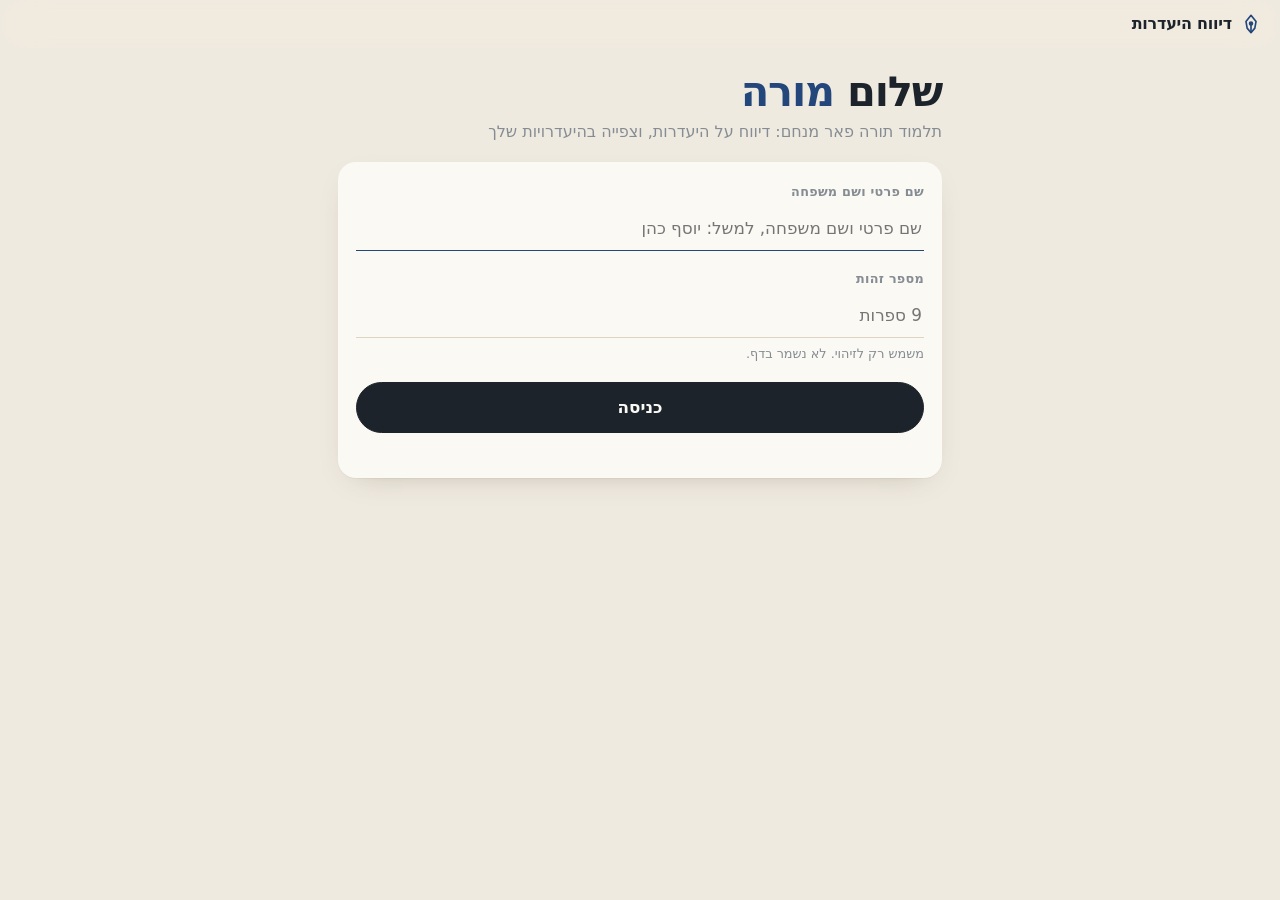
==== index.html @ f45d60a1 "Portal: show the pending assignment on the hour itself Co-Authored-By: Claude Sonnet 5.5 <noreply@an" ====
<!doctype html>
<html lang="he" dir="rtl">
<head>
  <meta charset="utf-8">
  <meta name="viewport" content="width=device-width, initial-scale=1, viewport-fit=cover">
  <meta name="theme-color" content="#efeae0">
  <meta name="robots" content="noindex, nofollow">
  <title>דיווח היעדרות</title>
  <link rel="manifest" href="manifest.webmanifest">
  <link rel="apple-touch-icon" href="apple-touch-icon.png">
  <link rel="icon" href="icon.svg" type="image/svg+xml">
  <meta name="apple-mobile-web-app-capable" content="yes">
  <meta name="apple-mobile-web-app-title" content="היעדרות">
  <link rel="stylesheet" href="style.css?v=16">
</head>
<body>
  <header class="top">
    <div class="brand">
      <svg class="nib" viewBox="0 0 24 24" aria-hidden="true"><path d="M12 2.5 6.5 9.2l1.3 7.3L12 21.5l4.2-5 1.3-7.3z"/><path d="M12 13.2V21"/><circle cx="12" cy="11.4" r="1.6" fill="currentColor"/></svg>
      <span>דיווח היעדרות</span>
    </div>
    <div class="who" id="who"></div>
  </header>
  <main id="main"></main>
  <div id="toast" class="toast hidden" role="status"></div>
  <script src="config.js"></script>
  <script src="app.js?v=16"></script>
</body>
</html>
---- style.css ----
/* דיווח היעדרות: the same paper-planner language as "יומן מורה".
   Light = paper and fountain-pen ink. Dark = a school chalkboard. */
:root {
  --paper: #efeae0; --sheet: #fbf9f4; --ink: #1d232b; --ink-2: #48505b; --muted: #868c93;
  --rule: #e5ddcd; --line: #ddd4c2; --margin: #cf6a5c; --accent: #23477b; --marker: #ffe58a;
  --done: #2f7a4f; --todo: #c86a1a; --bad: #b4432f;
  --shadow: 0 1px 0 rgba(60, 45, 20, .04), 0 10px 30px -18px rgba(60, 45, 20, .35);
  --display: ui-rounded, "SF Pro Rounded", -apple-system, system-ui, sans-serif;
  color-scheme: light;
}
@media (prefers-color-scheme: dark) {
  :root {
    --paper: #121a16; --sheet: #1a2620; --ink: #ebe8de; --ink-2: #c4c6bd; --muted: #8b958d;
    --rule: rgba(235, 232, 222, .08); --line: rgba(235, 232, 222, .14); --margin: rgba(232, 140, 120, .6);
    --accent: #e9d27c; --marker: rgba(233, 210, 124, .22); --done: #8fd3a5; --todo: #f0a85c; --bad: #f08a7a;
    --shadow: 0 1px 0 rgba(0,0,0,.25), 0 14px 34px -20px rgba(0,0,0,.8);
    color-scheme: dark;
  }
}
* { box-sizing: border-box; }
html, body { margin: 0; }
body {
  background: var(--paper); color: var(--ink);
  font: 100%/1.5 -apple-system, BlinkMacSystemFont, system-ui, "Segoe UI", "Noto Sans Hebrew", Arial, sans-serif;
  -webkit-font-smoothing: antialiased; min-height: 100vh;
}
.hidden { display: none !important; }
button { font: inherit; color: inherit; cursor: pointer; -webkit-tap-highlight-color: transparent; }
input, textarea { font: inherit; color: var(--ink); }
svg { width: 18px; height: 18px; fill: none; stroke: currentColor; stroke-width: 1.8; stroke-linecap: round; stroke-linejoin: round; flex: none; }

.top {
  position: sticky; top: 0; z-index: 10; display: flex; align-items: center; gap: 12px;
  padding: 12px 18px; background: color-mix(in srgb, var(--paper) 75%, transparent);
  -webkit-backdrop-filter: blur(20px) saturate(180%); backdrop-filter: blur(20px) saturate(180%);
}
.brand { display: flex; align-items: center; gap: 8px; font-weight: 700; letter-spacing: -0.015em; }
.brand .nib { width: 22px; height: 22px; color: var(--accent); }
.who { margin-inline-start: auto; font-size: .85rem; color: var(--muted); display: flex; gap: 10px; align-items: center; }
.who button { border: 0; background: none; text-decoration: underline; text-underline-offset: 3px; color: var(--muted); padding: 0; }
main { max-width: 640px; margin: 0 auto; padding: 8px 18px 60px; }

h1 { font-size: clamp(1.9rem, 7vw, 2.6rem); line-height: 1.05; letter-spacing: -0.03em; font-weight: 800; margin: 14px 0 6px; }
h1 .accent { color: var(--accent); font-family: var(--display); }
.lead { color: var(--muted); margin: 0 0 18px; }
h2 { font-size: 1.15rem; letter-spacing: -0.015em; margin: 26px 0 10px; padding-bottom: 6px; border-bottom: 2px solid var(--ink); }

.page { background: var(--sheet); border-radius: 18px; box-shadow: var(--shadow); padding: 20px 18px; }
.field { margin-bottom: 18px; }
.label { display: block; font-size: .8rem; letter-spacing: .02em; color: var(--muted); margin-bottom: 6px; font-weight: 600; }
.input {
  width: 100%; background: transparent; border: 0; border-bottom: 1.5px solid var(--line); border-radius: 0;
  padding: 9px 2px; font-size: 1.05rem;
}
.input:focus { outline: none; border-bottom-color: var(--accent); }
textarea.input {
  min-height: 74px; resize: vertical; line-height: calc(1.5em + 8px);
  background-image: repeating-linear-gradient(transparent 0 calc(1.5em + 7px), var(--rule) calc(1.5em + 7px) calc(1.5em + 8px));
}
.hint { font-size: .8rem; color: var(--muted); margin-top: 6px; }
.error { color: var(--bad); min-height: 1.3em; margin: 6px 0 0; font-size: .92rem; }

.btn {
  display: inline-flex; align-items: center; justify-content: center; gap: 6px;
  border: 1px solid var(--line); background: transparent; border-radius: 999px;
  padding: 9px 18px; font-weight: 600; transition: transform .1s ease-out, background-color .15s;
}
.btn:active { transform: scale(.97); }
.btn.primary { background: var(--ink); border-color: var(--ink); color: var(--sheet); }
.btn.wide { width: 100%; padding: 12px; font-size: 1.05rem; }
.btn.link { border: 0; padding: 6px 4px; text-decoration: underline; text-underline-offset: 3px; color: var(--muted); font-weight: 500; }
.btn.danger { color: var(--bad); }
.btn:disabled { opacity: .5; }
.row { display: flex; gap: 10px; flex-wrap: wrap; align-items: center; }
.row2 { display: grid; grid-template-columns: 1fr 1fr; gap: 12px; }

/* chips: hours, reasons, scope */
.chips { display: flex; flex-wrap: wrap; gap: 7px; }
.chip {
  border: 1px solid var(--line); background: transparent; border-radius: 999px; padding: 7px 14px;
  font-weight: 500; transition: transform .1s ease-out, background-color .15s;
}
.chip:active { transform: scale(.96); }
.chip.on { background: var(--ink); border-color: var(--ink); color: var(--sheet); }
.hours .chip { width: 44px; height: 44px; padding: 0; display: inline-grid; place-items: center; font-family: var(--display); font-size: 1.05rem; }
.hours .chip.in { background: color-mix(in srgb, var(--ink) 14%, transparent); border-color: transparent; }

/* date button + calendar */
.dp-btn {
  width: 100%; display: flex; align-items: center; gap: 8px; border: 0; border-bottom: 1.5px solid var(--line);
  background: transparent; padding: 9px 2px; font-size: 1.05rem; text-align: start;
}
.dp-btn svg { color: var(--accent); }
.dp-pop {
  position: fixed; z-index: 50; background: var(--sheet); border: 1px solid var(--line); border-radius: 18px;
  box-shadow: 0 12px 40px rgba(16, 24, 40, .2); padding: 12px; transform-origin: top center;
  animation: dpIn .18s cubic-bezier(.2, .8, .2, 1);
}
@keyframes dpIn { from { transform: scale(.96) translateY(-4px); } to { transform: none; } }
.dp-head { display: flex; align-items: center; gap: 8px; margin-bottom: 8px; }
.dp-title { flex: 1; text-align: center; font-weight: 800; }
.dp-title small { display: block; font-weight: 400; color: var(--muted); font-size: 12px; }
.dp-nav { width: 34px; height: 34px; border-radius: 999px; border: 1px solid var(--line); background: transparent; }
.dp-week, .dp-grid { display: grid; grid-template-columns: repeat(7, 1fr); gap: 3px; }
.dp-week span { text-align: center; font-size: 12px; color: var(--muted); font-weight: 600; }
.dp-day { border: 0; background: transparent; border-radius: 10px; padding: 5px 0 3px; display: flex; flex-direction: column; align-items: center; line-height: 1.1; }
.dp-day b { font-family: var(--display); font-weight: 600; }
.dp-day small { font-size: 10px; color: var(--muted); }
.dp-day.today:not(.sel) { background: linear-gradient(transparent 55%, var(--marker) 55%); }
.dp-day.sel { background: var(--ink); color: var(--sheet); }
.dp-day.sel small { color: inherit; opacity: .75; }
.dp-day:disabled { opacity: .28; cursor: default; }

/* "my absences": tear-off slips */
.slips { display: grid; gap: 16px; }
.slip { background: var(--sheet); border-radius: 4px 4px 16px 16px; box-shadow: var(--shadow); padding: 18px 18px 12px; position: relative; }
.slip::before {
  content: ""; position: absolute; top: -5px; left: 0; right: 0; height: 10px;
  background: radial-gradient(circle at 6px 5px, var(--paper) 3.2px, transparent 3.6px) 0 0 / 14px 10px repeat-x;
}
.slip-top { display: flex; align-items: baseline; gap: 10px; flex-wrap: wrap; }
.slip-date { font-size: 1.3rem; font-weight: 800; letter-spacing: -0.02em; }
.slip-date .num { font-family: var(--display); color: var(--accent); }
.slip-meta { color: var(--ink-2); font-size: .92rem; margin-top: 2px; }
.slip-meta span + span::before { content: "·"; margin: 0 8px; color: var(--muted); }
.slip-note { color: var(--muted); font-size: .88rem; margin-top: 4px; }
.slip-actions { display: flex; gap: 6px; margin-top: 10px; padding-top: 8px; border-top: 1px dashed var(--line); }
.tag { font-size: .78rem; font-weight: 700; padding: 2px 9px; border-radius: 999px; border: 1px solid currentColor; white-space: nowrap; }
.tag.ok { color: var(--done); } .tag.wait { color: var(--todo); } .tag.bad { color: var(--bad); } .tag.muted { color: var(--muted); }
.src { font-size: .78rem; color: var(--muted); margin-inline-start: auto; }
.empty { text-align: center; color: var(--muted); padding: 30px 0 10px; }
.synced { font-size: .78rem; color: var(--muted); text-align: center; margin-top: 18px; }

.loading { text-align: center; color: var(--muted); padding: 40px 0; }
.spinner { width: 22px; height: 22px; margin: 0 auto 8px; border-radius: 50%; border: 3px solid var(--line); border-top-color: var(--accent); animation: spin .8s linear infinite; }
@keyframes spin { to { transform: rotate(360deg); } }
.toast {
  position: fixed; bottom: 22px; left: 50%; transform: translate(-50%, 0); z-index: 60;
  background: var(--ink); color: var(--sheet); border-radius: 999px; padding: 11px 20px; font-weight: 600;
  max-width: 92vw; box-shadow: var(--shadow); transition: transform .28s cubic-bezier(.2,.8,.2,1), opacity .2s;
}
.toast.bad { background: var(--bad); color: #fff; }
.toast.hidden { display: block !important; opacity: 0; transform: translate(-50%, 16px); pointer-events: none; }

@media (prefers-reduced-motion: reduce) {
  *, *::before, *::after { animation-duration: .01ms !important; transition-duration: .01ms !important; }
}
@media (prefers-reduced-transparency: reduce) { .top { background: var(--paper); backdrop-filter: none; -webkit-backdrop-filter: none; } }
@media (max-width: 420px) { .row2 { grid-template-columns: 1fr; } }

/* year summary */
.stats { display: grid; grid-template-columns: repeat(3, 1fr); gap: 10px; margin: 18px 0 4px; }
.stat { background: var(--sheet); border: 0; border-radius: 16px; box-shadow: var(--shadow); padding: 12px 8px; text-align: center; display: flex; flex-direction: column; gap: 2px; }
.stat b { font-family: var(--display); font-size: 1.7rem; line-height: 1; color: var(--accent); }
.stat span { font-size: .78rem; color: var(--muted); }
.stat.warn b { color: var(--bad); }
button.stat:active { transform: scale(.97); }

/* history filters */
.filters { display: grid; gap: 8px; margin: 0 0 14px; }
.frow { display: grid; grid-template-columns: 48px 1fr; align-items: center; gap: 8px; }
.flabel { font-size: .78rem; color: var(--muted); font-weight: 600; }
.filters .chip { padding: 5px 12px; font-size: .88rem; }
.month-sel { padding: 6px 2px; font-size: .95rem; max-width: 220px; }

/* slips: sick-note badge, closed */
.slip-badges { margin-top: 8px; }
.badge { display: inline-flex; align-items: center; gap: 4px; font-size: .82rem; font-weight: 700; padding: 3px 10px; border-radius: 8px; }
.badge.ok { background: color-mix(in srgb, var(--done) 14%, transparent); color: var(--done); }
.badge.bad { background: color-mix(in srgb, var(--bad) 13%, transparent); color: var(--bad); }
.slip.closed { opacity: .6; }
.slip.closed .slip-date { text-decoration: line-through; text-decoration-thickness: 1px; }
.slip-actions { flex-wrap: wrap; }
.btn.attach { margin-inline-start: auto; }

/* report form */
.check { display: flex; gap: 10px; align-items: flex-start; background: color-mix(in srgb, var(--marker) 55%, transparent);
  border-radius: 12px; padding: 12px; margin: 4px 0 16px; cursor: pointer; line-height: 1.45; }
.check input { width: 20px; height: 20px; margin: 2px 0 0; accent-color: var(--accent); flex: none; }
.check.shake { animation: shake .4s; }
@keyframes shake { 20%, 60% { transform: translateX(-6px); } 40%, 80% { transform: translateX(6px); } }
.warn-box { background: color-mix(in srgb, var(--todo) 13%, transparent); color: var(--ink); border-radius: 12px; padding: 10px 12px; margin: -6px 0 16px; font-size: .92rem; }
.file-name { font-size: .85rem; color: var(--muted); }

/* modal */
.modal-back { position: fixed; inset: 0; z-index: 70; background: rgba(20, 16, 10, .38); display: grid; place-items: center; padding: 16px;
  animation: fadeIn .18s ease-out; }
.modal-back.out { opacity: 0; transition: opacity .18s; }
.modal { background: var(--sheet); border-radius: 20px; box-shadow: 0 20px 60px rgba(0,0,0,.3); padding: 22px 20px 16px; width: min(400px, 100%);
  animation: popIn .22s cubic-bezier(.2, .8, .2, 1); }
.modal h3 { margin: 0 0 8px; font-size: 1.2rem; letter-spacing: -0.01em; }
.modal p { margin: 0 0 18px; color: var(--ink-2); line-height: 1.55; }
.modal-actions { display: flex; gap: 8px; flex-wrap: wrap; justify-content: flex-start; }
.btn.danger-fill { background: var(--bad); border-color: var(--bad); color: #fff; }
@keyframes fadeIn { from { opacity: 0; } }
@keyframes popIn { from { transform: scale(.94); opacity: 0; } }
@media (max-width: 420px) { .stats { gap: 6px; } .stat b { font-size: 1.4rem; } }

/* where the absence stands */
.steps { list-style: none; display: flex; flex-wrap: wrap; gap: 4px 0; margin: 10px 0 0; padding: 0; font-size: .82rem; color: var(--muted); }
.steps li { display: inline-flex; align-items: center; gap: 6px; }
.steps li::before { content: ""; width: 8px; height: 8px; border-radius: 50%; border: 1.5px solid currentColor; flex: none; }
.steps li + li::after { order: -1; content: ""; width: 16px; height: 1.5px; background: var(--line); margin: 0 6px; }
.steps li.done { color: var(--done); } .steps li.done::before { background: currentColor; }
.steps li.now { color: var(--todo); font-weight: 600; }
/* note links, request status */
.slip-badges { display: flex; flex-wrap: wrap; align-items: center; gap: 4px 12px; }
.linkbtn { border: 0; background: none; padding: 2px 0; color: var(--accent); font-size: .85rem; font-weight: 600; text-decoration: underline; text-underline-offset: 3px; }
.slip-fix { margin-top: 6px; font-size: .85rem; color: var(--ink-2); }
.fixes { display: flex; flex-direction: column; gap: 8px; }
.fix { background: var(--sheet); border-radius: 12px; box-shadow: var(--shadow); padding: 12px 14px; }
.fix-top { display: flex; flex-wrap: wrap; align-items: center; gap: 6px 12px; font-size: .85rem; color: var(--ink-2); }
.fix-top .muted { color: var(--muted); margin-inline-start: auto; }
.fix-text { margin-top: 6px; }
.fix-answer { margin-top: 8px; padding: 8px 10px; border-radius: 10px; background: color-mix(in srgb, var(--done) 11%, transparent); font-size: .92rem; }
.page .fix { box-shadow: none; padding: 0 0 12px; border-bottom: 1px dashed var(--line); margin-bottom: 12px; }
/* missing-note banner */
.banner { display: flex; align-items: center; gap: 12px; justify-content: space-between; margin: 0 0 14px; padding: 12px 14px; border-radius: 14px;
  background: color-mix(in srgb, var(--bad) 11%, var(--sheet)); color: var(--ink); }
.banner b { color: var(--bad); }
.banner .btn { flex: none; }
/* attach to several absences */
.check.pick { margin-bottom: 8px; background: transparent; border: 1px solid var(--line); }
/* sent screen */
.sent-mark { width: 54px; height: 54px; border-radius: 50%; display: grid; place-items: center; margin: 22px 0 0;
  background: color-mix(in srgb, var(--done) 15%, transparent); color: var(--done); font-size: 1.6rem; font-weight: 800; }
.sum-row { display: flex; justify-content: space-between; gap: 14px; padding: 8px 0; border-bottom: 1px dashed var(--line); }
.sum-row span { color: var(--muted); }
.sum-row b { text-align: end; }
.next { color: var(--ink-2); margin: 14px 0 10px; }
.remind { background: color-mix(in srgb, var(--marker) 60%, transparent); border-radius: 12px; padding: 10px 12px; margin-bottom: 16px; }
@media (prefers-reduced-motion: reduce) { .check.shake { animation: none; } }

/* my requests: closed by default */
.fixes-box { margin: 22px 0 0; }
.fixes-box > summary { display: flex; align-items: center; gap: 10px; cursor: pointer; list-style: none;
  font-size: 1.15rem; font-weight: 700; letter-spacing: -0.015em; padding-bottom: 6px; border-bottom: 2px solid var(--ink); }
.fixes-box > summary::-webkit-details-marker { display: none; }
.fixes-box > summary::after { content: "▾"; margin-inline-start: auto; color: var(--muted); transition: transform .15s; }
.fixes-box[open] > summary::after { transform: rotate(180deg); }
.fixes-box .count { font-size: .78rem; font-weight: 700; padding: 1px 9px; border-radius: 999px; background: color-mix(in srgb, var(--todo) 14%, transparent); color: var(--todo); }
.fixes-box .fixes { margin-top: 10px; }
@media (prefers-reduced-motion: reduce) { .fixes-box > summary::after { transition: none; } }

/* saving in the background */
.saver { position: fixed; left: 50%; bottom: calc(18px + env(safe-area-inset-bottom)); transform: translateX(-50%); z-index: 60;
  max-width: calc(100vw - 32px); padding: 10px 16px; border-radius: 999px; font-size: .92rem; font-weight: 600;
  box-shadow: 0 10px 30px -12px rgba(0,0,0,.45); background: var(--ink); color: var(--paper); text-align: center; }
.saver.ok { background: var(--done); color: #fff; }
.saver.bad { background: var(--bad); color: #fff; }
.status-line { display: flex; align-items: center; justify-content: space-between; gap: 10px; margin: 14px 0 0;
  padding: 10px 12px; border-radius: 12px; font-weight: 600; font-size: .95rem; }
.status-line.wait { background: color-mix(in srgb, var(--todo) 13%, transparent); color: var(--todo); }
.status-line.ok { background: color-mix(in srgb, var(--done) 13%, transparent); color: var(--done); }
.status-line.bad { background: color-mix(in srgb, var(--bad) 13%, transparent); color: var(--bad); }
.status-line .btn.small { padding: 4px 10px; font-size: .85rem; flex: none; }

/* ── tabs and the covered-lessons page ─────────────────────────────── */
.tabs { display: flex; gap: 6px; margin: 14px 0 6px; padding: 4px; background: var(--rule); border-radius: 14px; }
.tab { flex: 1; border: 0; background: transparent; border-radius: 11px; padding: 9px 6px; font-weight: 600; color: var(--ink-2); }
.tab.on { background: var(--sheet); color: var(--ink); box-shadow: var(--shadow); }
.groups { margin-top: 10px; display: flex; flex-direction: column; gap: 8px; }
.glead { color: var(--ink-2); font-size: .92rem; margin: 6px 2px; }
.glead b { color: var(--accent); font-family: var(--display); font-size: 1.1rem; }
.group { background: var(--sheet); border-radius: 14px; box-shadow: var(--shadow); overflow: hidden; }
.group summary { display: flex; justify-content: space-between; align-items: center; gap: 10px; padding: 13px 16px; cursor: pointer; list-style: none; font-weight: 600; }
.group summary::-webkit-details-marker { display: none; }
.group summary::after { content: "‹"; transition: transform .2s; color: var(--muted); margin-inline-start: 4px; }
.group[open] summary::after { transform: rotate(-90deg); }
.group summary .count { margin-inline-start: auto; font-weight: 500; color: var(--accent); font-size: .92rem; }
.glist { border-top: 1px solid var(--rule); padding: 4px 16px 8px; }
.frow2 { padding: 10px 0; border-bottom: 1px dashed var(--rule); display: grid; gap: 2px; }
.frow2:last-child { border-bottom: 0; }
.frow2.future { opacity: .85; }
.fr-top { display: flex; gap: 10px; align-items: baseline; flex-wrap: wrap; }
.fr-top span { color: var(--ink-2); font-size: .92rem; }
.fr-what { font-size: .95rem; }
.fr-inst { color: var(--muted); font-size: .85rem; }
.fr-fix { justify-self: start; font-size: .8rem; padding: 2px 0; }
.tag.soon { background: var(--marker); }
@media (prefers-reduced-motion: reduce) { .group summary::after { transition: none; } }

.fr-heb { color: var(--muted) !important; }

/* compact filters: dropdowns in a folded box */
.fsel { display: grid; gap: 2px; min-width: 0; }
.fsel .flabel { font-size: .74rem; }
.input.sel { padding: 7px 2px; font-size: .95rem; max-width: none; }
.filter-box { background: var(--sheet); border-radius: 12px; box-shadow: var(--shadow); }
.filter-box summary { display: flex; align-items: center; gap: 8px; padding: 10px 14px; cursor: pointer; list-style: none; font-weight: 600; }
.filter-box summary::-webkit-details-marker { display: none; }
.filter-box summary::after { content: "‹"; margin-inline-start: auto; color: var(--muted); transition: transform .2s; }
.filter-box[open] summary::after { transform: rotate(-90deg); }
.filter-box .count { font-weight: 600; font-size: .78rem; color: var(--accent); background: var(--marker); border-radius: 999px; padding: 1px 9px; }
.fgrid { display: grid; grid-template-columns: 1fr 1fr; gap: 6px 14px; padding: 2px 14px 12px; }
.filters .fsel > .input { width: 100%; }
@media (prefers-reduced-motion: reduce) { .filter-box summary::after { transition: none; } }

.fills-link { display: flex; align-items: center; gap: 10px; width: 100%; margin: 10px 0 0; padding: 12px 16px; border: 0; border-radius: 14px;
  background: var(--sheet); box-shadow: var(--shadow); text-align: start; }
.fills-link b { color: var(--accent); font-family: var(--display); }
.fills-link .go { margin-inline-start: auto; color: var(--muted); }
.fills-link:active { transform: scale(.98); }

/* the office view: whose absence */
.slip-who { font-weight: 800; color: var(--ink); font-size: 1rem; margin-bottom: 2px; }
.input.code { -webkit-text-security: disc; text-security: disc; text-align: left; }
/* picking a substitute */
.modal.picker { max-height: 82vh; display: flex; flex-direction: column; }
.pick-list { overflow: auto; margin: 4px 0 10px; }
.pick-head { font-size: .8rem; color: var(--muted); margin: 12px 0 4px; }
.pick-item { display: flex; justify-content: space-between; align-items: center; gap: 10px; width: 100%; padding: 13px 8px;
  border: 0; border-bottom: 1px solid var(--line); background: none; font: inherit; color: inherit; text-align: start; cursor: pointer; }
.pick-item:disabled { opacity: .4; cursor: default; }
.pick-item:active:not(:disabled) { background: rgba(0,0,0,.04); }
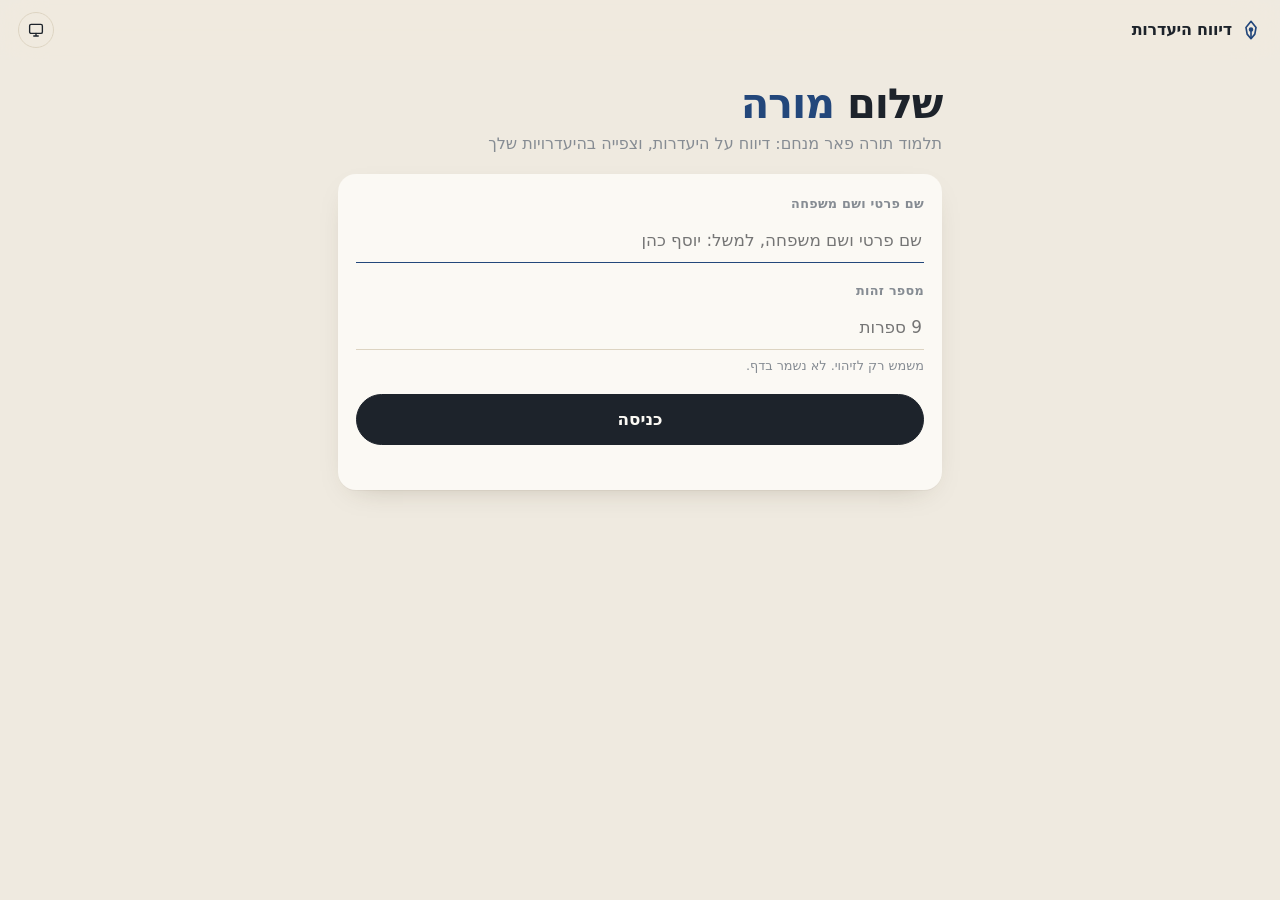
==== commit 47bd474b: "Portal: day/night/system button; diary with tracking notes (הערות מעקב) Co-Authored-By: Claude Sonne" ====
--- a/index.html
+++ b/index.html
@@ -11,7 +11,8 @@
   <link rel="icon" href="icon.svg" type="image/svg+xml">
   <meta name="apple-mobile-web-app-capable" content="yes">
   <meta name="apple-mobile-web-app-title" content="היעדרות">
-  <link rel="stylesheet" href="style.css?v=16">
+  <script>try{var t=localStorage.getItem("diaryTheme");if(t==="light"||t==="dark")document.documentElement.dataset.theme=t}catch(e){}</script>
+  <link rel="stylesheet" href="style.css?v=24">
 </head>
 <body>
   <header class="top">
@@ -20,10 +21,11 @@
       <span>דיווח היעדרות</span>
     </div>
     <div class="who" id="who"></div>
+    <button class="icon-btn" id="themeBtn" type="button"></button>
   </header>
   <main id="main"></main>
   <div id="toast" class="toast hidden" role="status"></div>
   <script src="config.js"></script>
-  <script src="app.js?v=16"></script>
+  <script src="app.js?v=24"></script>
 </body>
 </html>
--- a/style.css
+++ b/style.css
@@ -9,7 +9,7 @@
   color-scheme: light;
 }
 @media (prefers-color-scheme: dark) {
-  :root {
+  :root:not([data-theme="light"]) {
     --paper: #121a16; --sheet: #1a2620; --ink: #ebe8de; --ink-2: #c4c6bd; --muted: #8b958d;
     --rule: rgba(235, 232, 222, .08); --line: rgba(235, 232, 222, .14); --margin: rgba(232, 140, 120, .6);
     --accent: #e9d27c; --marker: rgba(233, 210, 124, .22); --done: #8fd3a5; --todo: #f0a85c; --bad: #f08a7a;
@@ -17,6 +17,14 @@
     color-scheme: dark;
   }
 }
+:root[data-theme="dark"] {
+    --paper: #121a16; --sheet: #1a2620; --ink: #ebe8de; --ink-2: #c4c6bd; --muted: #8b958d;
+    --rule: rgba(235, 232, 222, .08); --line: rgba(235, 232, 222, .14); --margin: rgba(232, 140, 120, .6);
+    --accent: #e9d27c; --marker: rgba(233, 210, 124, .22); --done: #8fd3a5; --todo: #f0a85c; --bad: #f08a7a;
+    --shadow: 0 1px 0 rgba(0,0,0,.25), 0 14px 34px -20px rgba(0,0,0,.8);
+    color-scheme: dark;
+  }
+
 * { box-sizing: border-box; }
 html, body { margin: 0; }
 body {
@@ -313,3 +321,23 @@
   border: 0; border-bottom: 1px solid var(--line); background: none; font: inherit; color: inherit; text-align: start; cursor: pointer; }
 .pick-item:disabled { opacity: .4; cursor: default; }
 .pick-item:active:not(:disabled) { background: rgba(0,0,0,.04); }
+/* what is on its way */
+.slip.pending { opacity: .88; }
+.flash { display: flex; justify-content: space-between; align-items: flex-start; gap: 8px; margin: 12px 0 4px; padding: 10px 12px;
+  border-radius: 12px; background: rgba(60, 130, 80, .12); font-size: .92rem; line-height: 1.4; }
+/* the staff's dates: buttons and a calendar */
+.date-nav .chips { margin: 12px 0 8px; }
+.date-row { display: flex; gap: 8px; align-items: center; }
+.date-row .dp-btn { flex: 1; min-width: 0; }
+.range-title { text-align: center; color: var(--muted); font-size: .9rem; margin: 6px 0 0; }
+.date-nav .chips { flex-wrap: nowrap; gap: 6px; }
+.date-nav .chip { flex: 1 1 0; min-width: 0; padding: 9px 4px; font-size: .88rem; text-align: center; }
+
+/* ── my diary: the owner's diary, inside the page ─────────────────── */
+main.wide { max-width: 1400px; }
+.dy-frame { display: block; width: 100%; border: 0; height: calc(100dvh - 150px); min-height: 560px; background: transparent; }
+
+/* the look choice: one icon in the header */
+.top .icon-btn { width: 36px; height: 36px; display: inline-grid; place-items: center; border-radius: 999px; border: 1px solid var(--line); background: transparent; color: var(--ink); flex: none; }
+.top .icon-btn svg { width: 18px; height: 18px; }
+.top .icon-btn:hover { border-color: var(--ink-2); }
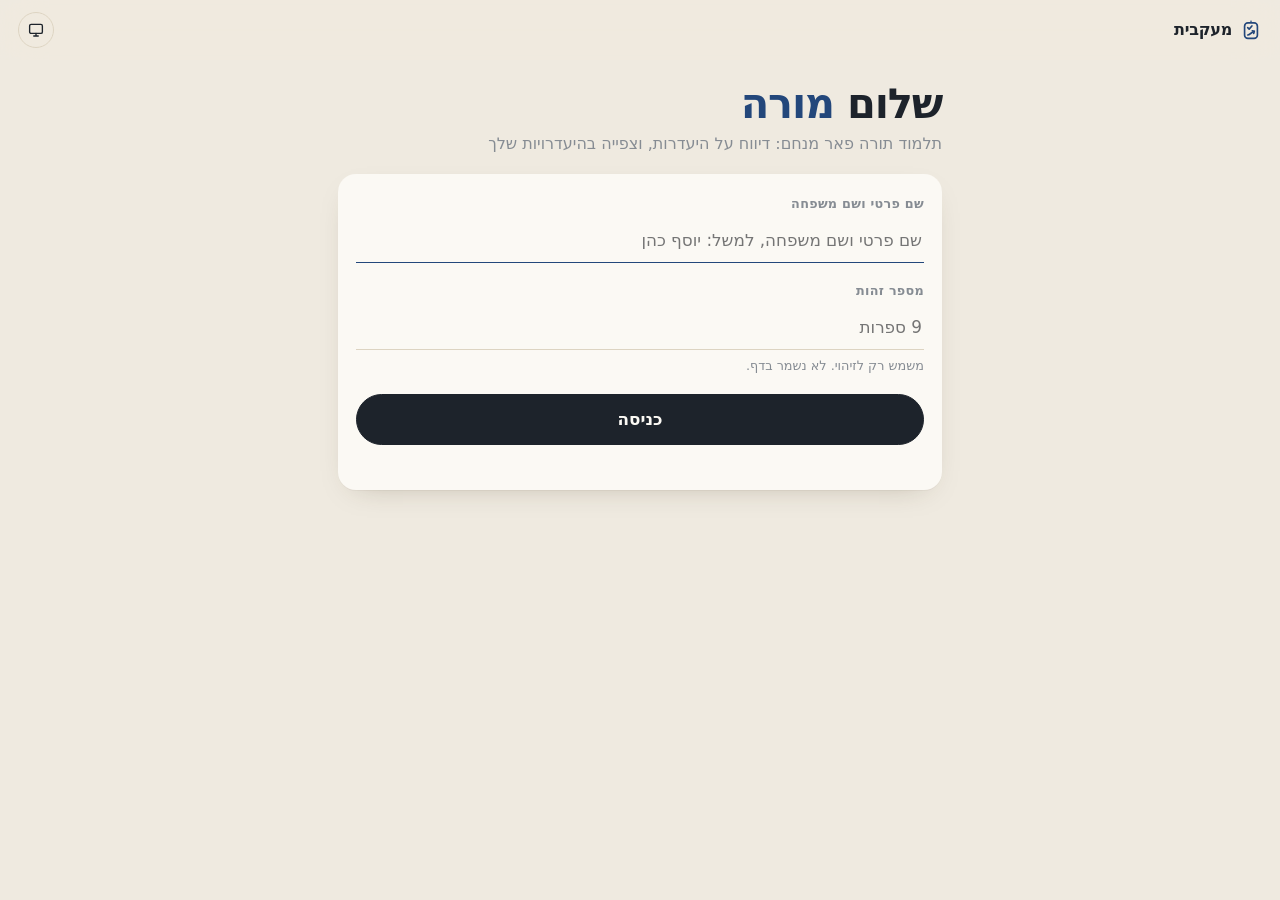
==== commit 593c1b56: "Rename to מעקבית; temporary icons and header glyph Co-Authored-By: Claude Sonnet 5.5 <noreply@anthro" ====
--- a/index.html
+++ b/index.html
@@ -5,20 +5,20 @@
   <meta name="viewport" content="width=device-width, initial-scale=1, viewport-fit=cover">
   <meta name="theme-color" content="#efeae0">
   <meta name="robots" content="noindex, nofollow">
-  <title>דיווח היעדרות</title>
+  <title>מעקבית</title>
   <link rel="manifest" href="manifest.webmanifest">
   <link rel="apple-touch-icon" href="apple-touch-icon.png">
   <link rel="icon" href="icon.svg" type="image/svg+xml">
   <meta name="apple-mobile-web-app-capable" content="yes">
-  <meta name="apple-mobile-web-app-title" content="היעדרות">
+  <meta name="apple-mobile-web-app-title" content="מעקבית">
   <script>try{var t=localStorage.getItem("diaryTheme");if(t==="light"||t==="dark")document.documentElement.dataset.theme=t}catch(e){}</script>
   <link rel="stylesheet" href="style.css?v=24">
 </head>
 <body>
   <header class="top">
     <div class="brand">
-      <svg class="nib" viewBox="0 0 24 24" aria-hidden="true"><path d="M12 2.5 6.5 9.2l1.3 7.3L12 21.5l4.2-5 1.3-7.3z"/><path d="M12 13.2V21"/><circle cx="12" cy="11.4" r="1.6" fill="currentColor"/></svg>
-      <span>דיווח היעדרות</span>
+      <svg class="nib" viewBox="0 0 24 24" aria-hidden="true"><rect x="5" y="4.2" width="14" height="17" rx="3.6"/><circle cx="12" cy="2.4" r=".9" fill="currentColor" stroke="none"/><path d="M8.4 9.4l1.6 1.6 3-3.4"/><path d="M8.4 17.4c2.4 0 3.6-2.8 7-3.8"/><path d="M13.4 12.9l2.2.6-.6 2.2"/></svg>
+      <span>מעקבית</span>
     </div>
     <div class="who" id="who"></div>
     <button class="icon-btn" id="themeBtn" type="button"></button>
